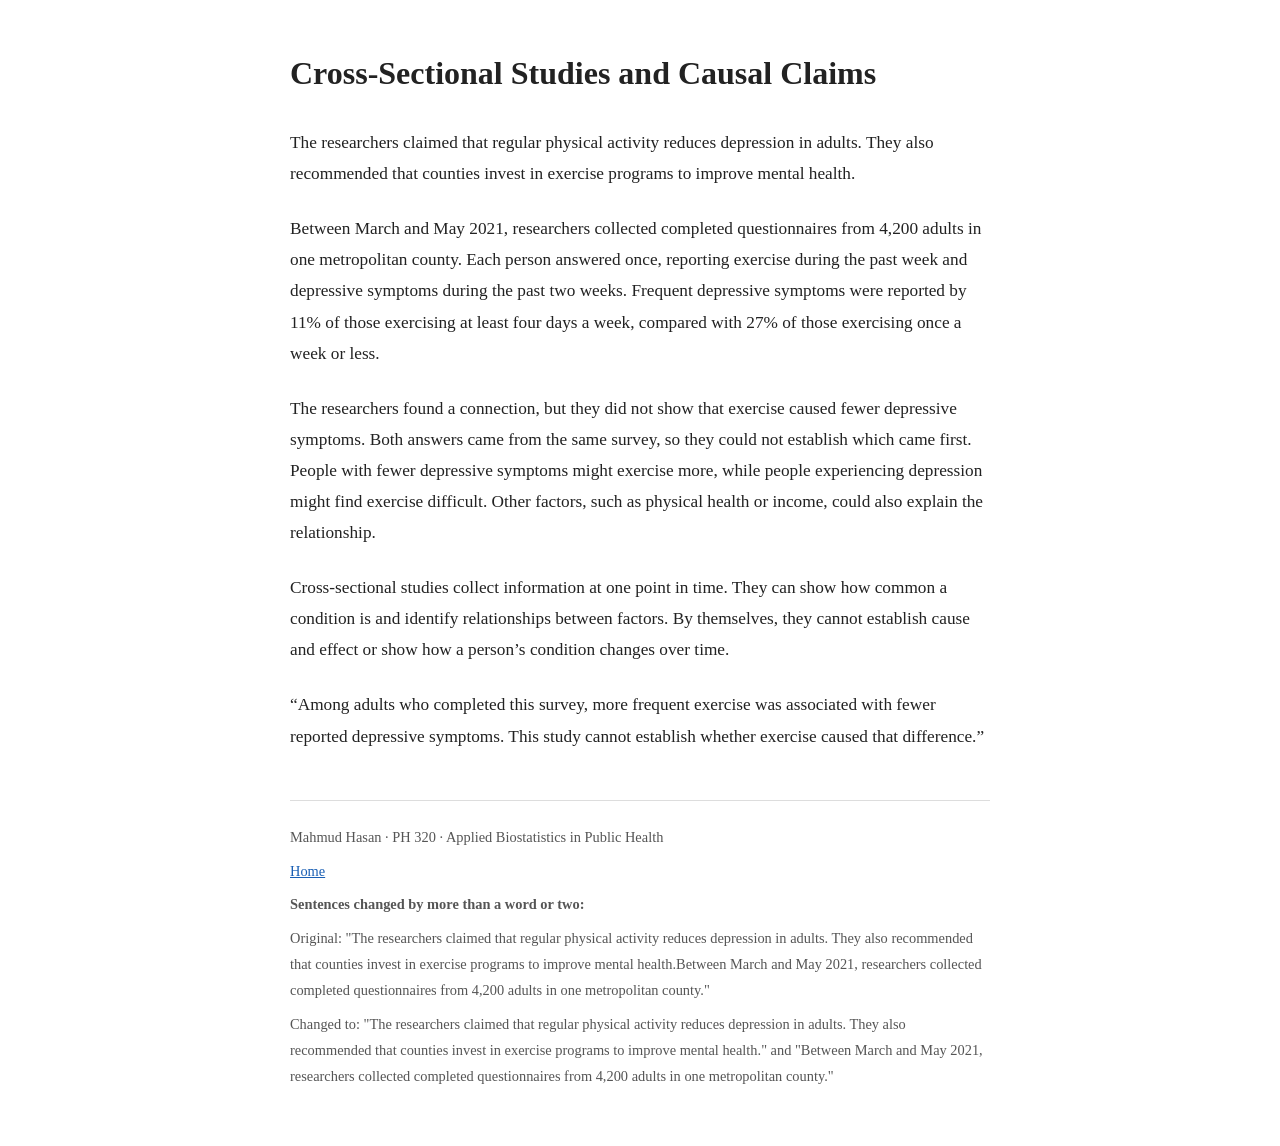
==== cross.sectional.html @ a92f8a49 "Add cross-sectional study HTML content This HTML file presents a study on cross-sectional studies an" ====
<!DOCTYPE html>
<html lang="en">
<head>
<meta charset="UTF-8">
<meta name="viewport" content="width=device-width, initial-scale=1.0">
<title>Cross-Sectional Studies and Causal Claims</title>
<style>
    body {
        margin: 0;
        padding: 0;
        background: #ffffff;
        color: #222222;
        font-family: Georgia, "Times New Roman", serif;
        line-height: 1.8;
    }

    .container {
        max-width: 700px;
        margin: 0 auto;
        padding: 2rem 1.25rem 3rem;
    }

    h1 {
        font-size: 2rem;
        line-height: 1.3;
        margin-bottom: 2rem;
        font-weight: 700;
    }

    p {
        margin: 0 0 1.5rem 0;
        font-size: 1.08rem;
    }

    footer {
        margin-top: 3rem;
        padding-top: 1rem;
        border-top: 1px solid #dddddd;
        font-size: 0.9rem;
        color: #555555;
    }

    footer p {
        margin: 0.5rem 0;
        font-size: 0.9rem;
    }

    a {
        color: #1a5fb4;
    }
</style>
</head>
<body>
    <div class="container">
        <h1>Cross-Sectional Studies and Causal Claims</h1>

        <p>The researchers claimed that regular physical activity reduces depression in adults. They also recommended that counties invest in exercise programs to improve mental health.</p>

        <p>Between March and May 2021, researchers collected completed questionnaires from 4,200 adults in one metropolitan county. Each person answered once, reporting exercise during the past week and depressive symptoms during the past two weeks. Frequent depressive symptoms were reported by 11% of those exercising at least four days a week, compared with 27% of those exercising once a week or less.</p>

        <p>The researchers found a connection, but they did not show that exercise caused fewer depressive symptoms. Both answers came from the same survey, so they could not establish which came first. People with fewer depressive symptoms might exercise more, while people experiencing depression might find exercise difficult. Other factors, such as physical health or income, could also explain the relationship.</p>

        <p>Cross-sectional studies collect information at one point in time. They can show how common a condition is and identify relationships between factors. By themselves, they cannot establish cause and effect or show how a person’s condition changes over time.</p>

        <p>“Among adults who completed this survey, more frequent exercise was associated with fewer reported depressive symptoms. This study cannot establish whether exercise caused that difference.”</p>

        <footer>
            <p>Mahmud Hasan · PH 320 · Applied Biostatistics in Public Health</p>
            <p><a href="index.html">Home</a></p>

            <p><strong>Sentences changed by more than a word or two:</strong></p>
            <p>Original: "The researchers claimed that regular physical activity reduces depression in adults. They also recommended that counties invest in exercise programs to improve mental health.Between March and May 2021, researchers collected completed questionnaires from 4,200 adults in one metropolitan county."</p>
            <p>Changed to: "The researchers claimed that regular physical activity reduces depression in adults. They also recommended that counties invest in exercise programs to improve mental health." and "Between March and May 2021, researchers collected completed questionnaires from 4,200 adults in one metropolitan county."</p>
        </footer>
    </div>
</body>
</html>
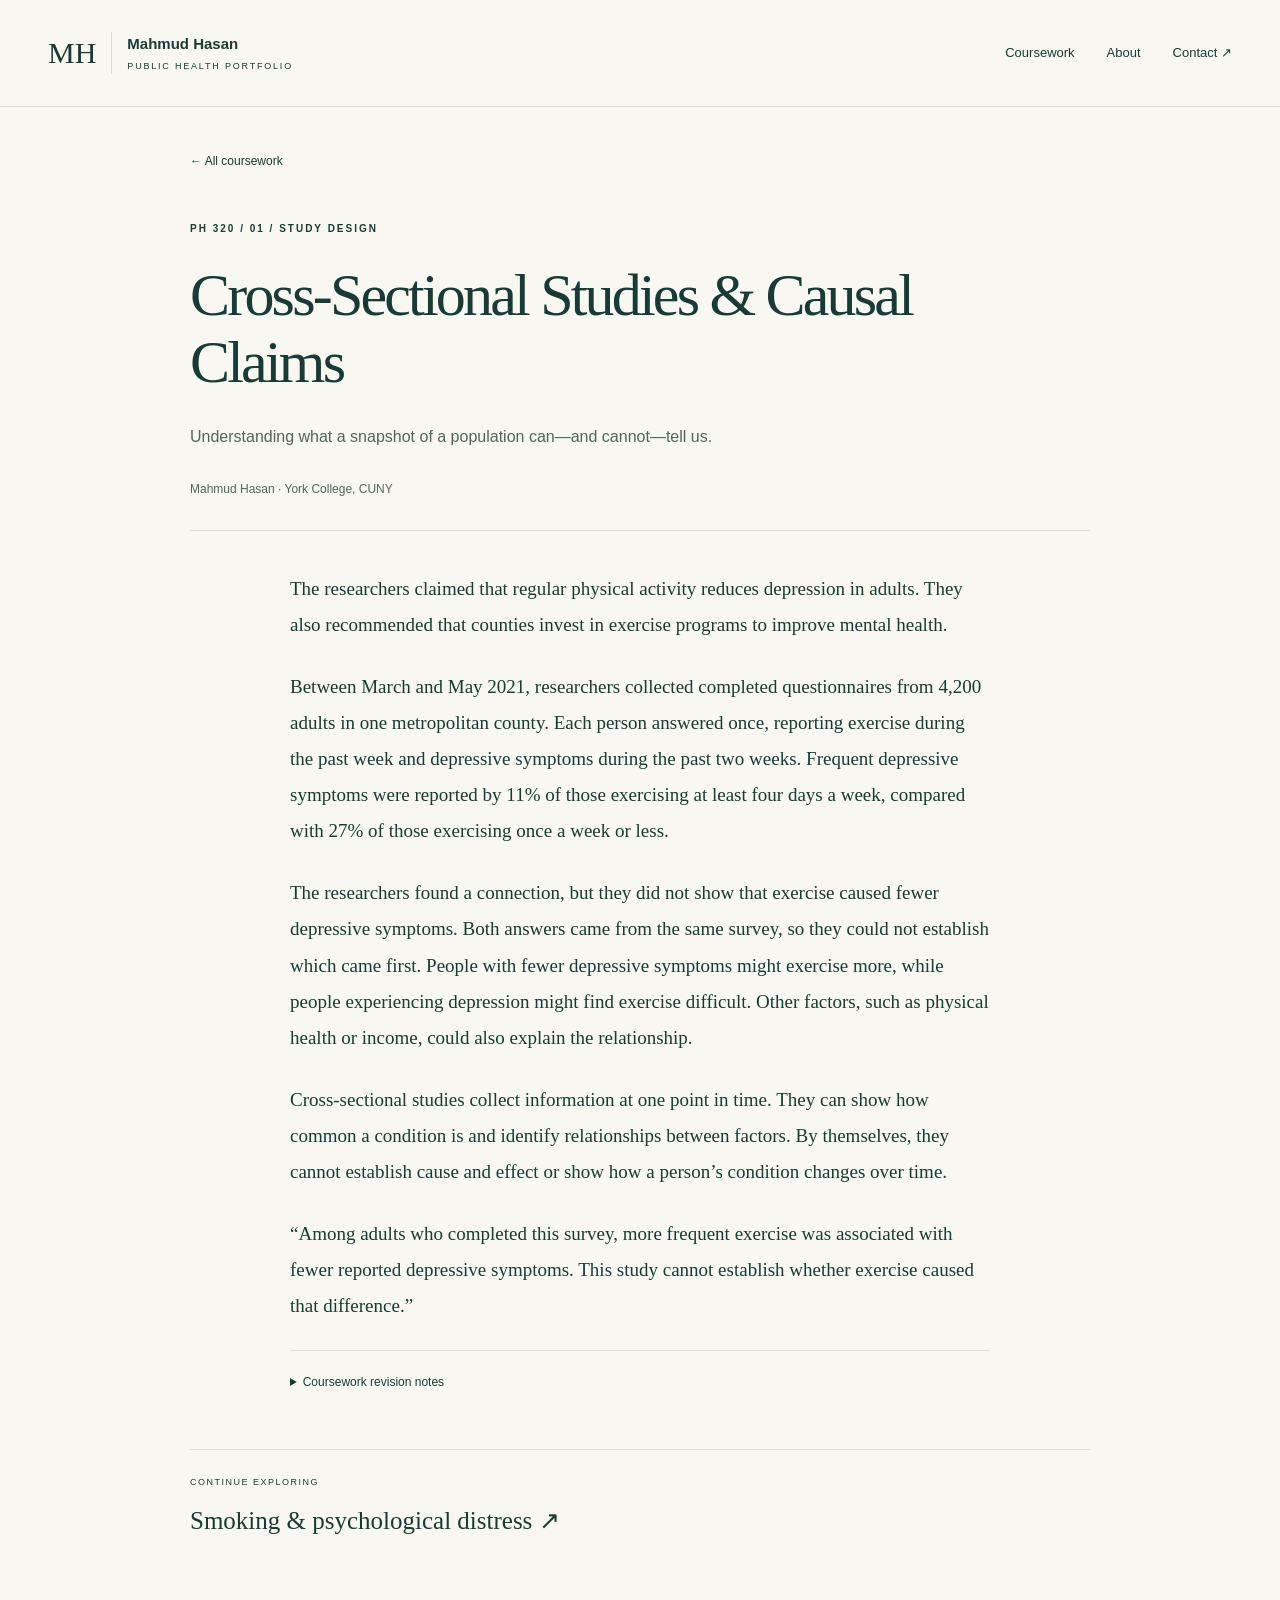
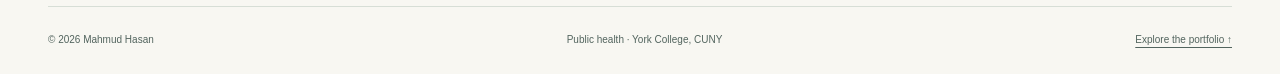
==== commit 40c12b77: "Redesign portfolio and restore missing coursework navigation" ====
--- a/cross.sectional.html
+++ b/cross.sectional.html
@@ -2,57 +2,34 @@
 <html lang="en">
 <head>
 <meta charset="UTF-8">
-<meta name="viewport" content="width=device-width, initial-scale=1.0">
-<title>Cross-Sectional Studies and Causal Claims</title>
-<style>
-    body {
-        margin: 0;
-        padding: 0;
-        background: #ffffff;
-        color: #222222;
-        font-family: Georgia, "Times New Roman", serif;
-        line-height: 1.8;
-    }
-
-    .container {
-        max-width: 700px;
-        margin: 0 auto;
-        padding: 2rem 1.25rem 3rem;
-    }
-
-    h1 {
-        font-size: 2rem;
-        line-height: 1.3;
-        margin-bottom: 2rem;
-        font-weight: 700;
-    }
-
-    p {
-        margin: 0 0 1.5rem 0;
-        font-size: 1.08rem;
-    }
-
-    footer {
-        margin-top: 3rem;
-        padding-top: 1rem;
-        border-top: 1px solid #dddddd;
-        font-size: 0.9rem;
-        color: #555555;
-    }
-
-    footer p {
-        margin: 0.5rem 0;
-        font-size: 0.9rem;
-    }
-
-    a {
-        color: #1a5fb4;
-    }
-</style>
+<meta name="viewport" content="width=device-width, initial-scale=1">
+<meta name="description" content="Mahmud Hasan’s public health portfolio: community wellness, applied biostatistics, and evidence-based thinking.">
+<title>Cross-Sectional Studies & Causal Claims | Mahmud Hasan</title>
+<link rel="stylesheet" href="styles.css">
 </head>
 <body>
-    <div class="container">
-        <h1>Cross-Sectional Studies and Causal Claims</h1>
+<a class="skip" href="#main">Skip to content</a>
+<header class="site-header">
+<div class="wrap nav">
+<a class="brand" href="index.html">MH<span>Mahmud Hasan<small>PUBLIC HEALTH PORTFOLIO</small>
+</span>
+</a>
+<nav aria-label="Main navigation">
+<a href="index.html#portfolio">Coursework</a>
+<a href="index.html#about">About</a>
+<a href="index.html#contact">Contact ↗</a>
+</nav>
+</div>
+</header>
+<main id="main" class="article wrap">
+<a class="back" href="index.html#portfolio">← All coursework</a>
+<div class="article-heading">
+<p class="eyebrow">PH 320 / 01 / STUDY DESIGN</p>
+<h1>Cross-Sectional Studies & Causal Claims</h1>
+<p class="intro">Understanding what a snapshot of a population can—and cannot—tell us.</p>
+<p class="byline">Mahmud Hasan · York College, CUNY</p>
+</div>
+<article class="prose">
 
         <p>The researchers claimed that regular physical activity reduces depression in adults. They also recommended that counties invest in exercise programs to improve mental health.</p>
 
@@ -64,14 +41,24 @@
 
         <p>“Among adults who completed this survey, more frequent exercise was associated with fewer reported depressive symptoms. This study cannot establish whether exercise caused that difference.”</p>
 
-        <footer>
-            <p>Mahmud Hasan · PH 320 · Applied Biostatistics in Public Health</p>
-            <p><a href="index.html">Home</a></p>
-
-            <p><strong>Sentences changed by more than a word or two:</strong></p>
+        <details>
+<summary>Coursework revision notes</summary>
+<p>
+<strong>Sentences changed by more than a word or two:</strong>
+</p>
             <p>Original: "The researchers claimed that regular physical activity reduces depression in adults. They also recommended that counties invest in exercise programs to improve mental health.Between March and May 2021, researchers collected completed questionnaires from 4,200 adults in one metropolitan county."</p>
             <p>Changed to: "The researchers claimed that regular physical activity reduces depression in adults. They also recommended that counties invest in exercise programs to improve mental health." and "Between March and May 2021, researchers collected completed questionnaires from 4,200 adults in one metropolitan county."</p>
-        </footer>
-    </div>
+        </details>
+</article>
+<a class="next-report" href="regression.html">
+<span>CONTINUE EXPLORING</span>
+<strong>Smoking & psychological distress ↗</strong>
+</a>
+</main>
+<footer class="site-footer wrap">
+<span>© 2026 Mahmud Hasan</span>
+<span>Public health · York College, CUNY</span>
+<a href="index.html#portfolio">Explore the portfolio ↑</a>
+</footer>
 </body>
 </html>
--- a/styles.css
+++ b/styles.css
@@ -0,0 +1,137 @@
+:root{--paper:#f8f7f2;--ink:#183b36;--muted:#52645e;--line:#d7ded6;--accent:#d9ef86;--serif:Georgia,'Times New Roman',serif}
+*{box-sizing:border-box}
+html{scroll-behavior:smooth;scroll-padding-top:30px}
+body{margin:0;background:var(--paper);color:var(--ink);font-family:Arial,Helvetica,sans-serif;line-height:1.65}
+a{color:inherit}
+a:focus-visible,summary:focus-visible{outline:3px solid #628a22;outline-offset:6px}
+a:hover{text-decoration-thickness:2px}
+.wrap{max-width:1200px;width:calc(100% - 96px);margin:auto}
+.site-header{border-bottom:1px solid var(--line)}
+.nav{min-height:106px;display:flex;align-items:center;justify-content:space-between;gap:25px}
+.brand{display:flex;align-items:center;gap:15px;font-family:var(--serif);font-size:30px;text-decoration:none}
+.brand>span{border-left:1px solid var(--line);padding-left:15px;font-family:Arial,sans-serif;font-size:15px;font-weight:600}
+.brand small{display:block;font-size:9px;letter-spacing:1.8px;font-weight:400;margin-top:2px}
+nav{display:flex;gap:32px;font-size:13px}
+nav a{text-decoration:none}
+.skip{position:absolute;left:15px;top:-100px;background:var(--ink);color:white;padding:12px;z-index:5}
+.skip:focus{top:10px}
+.hero{display:grid;grid-template-columns:1.2fr 1fr;gap:65px;align-items:center;padding-top:88px;padding-bottom:88px}
+.eyebrow{font-size:10px;letter-spacing:2px;font-weight:700;margin:0 0 24px}
+h1,h2,h3,p{margin-top:0}
+h1,h2,h3{font-family:var(--serif);font-weight:400;line-height:1.12}
+h1{font-size:clamp(44px,5.1vw,70px);letter-spacing:-2.8px;margin-bottom:26px}
+em{font-weight:400;color:#63816b}
+.intro{max-width:530px;color:var(--muted);font-size:16px;line-height:1.85}
+.button{display:inline-flex;align-items:center;gap:38px;background:var(--ink);color:white;padding:14px 23px;text-decoration:none;font-size:13px;margin-top:18px}
+.button:hover{background:#2e5548}
+.hero-art{position:relative;aspect-ratio:1;background:#e7ece2;overflow:hidden;border-radius:50% 50% 4px 4px}
+.orbit{position:absolute;width:74%;height:74%;border:1px solid #91a58b;border-radius:50%;left:13%;top:10%}
+.orbit-two{transform:rotate(55deg);width:50%;left:25%;height:90%;top:2%}
+.art-center{position:absolute;inset:35% 0 auto;text-align:center;font-family:var(--serif);font-size:38px;line-height:1.2;z-index:1}
+.art-center em{color:var(--ink)}
+.art-label{position:absolute;background:var(--accent);padding:6px 11px;font-size:9px;letter-spacing:1px;z-index:2}
+.label-one{top:17%;left:9%}
+.label-two{top:65%;right:6%}
+.label-three{bottom:18%;left:8%}
+.art-note{position:absolute;bottom:5%;width:100%;text-align:center;font-size:8px;letter-spacing:2px}
+.course-strip{background:var(--ink);color:#edf2e7}
+.course-strip .wrap{display:flex;justify-content:space-between;gap:20px;padding:21px 0;font-size:11px}
+.course-strip span:first-child{letter-spacing:1.4px;color:var(--accent)}
+.section{padding-top:85px;padding-bottom:85px}
+.section-heading{display:flex;justify-content:space-between;gap:70px;align-items:end;margin-bottom:36px}
+h2{font-size:42px;letter-spacing:-1.2px;margin-bottom:0}
+.section-heading>p{max-width:340px;font-size:13px;color:var(--muted);margin-bottom:3px}
+.projects{display:grid;grid-template-columns:1fr 1fr;gap:28px}
+.project{display:block;border:1px solid var(--line);text-decoration:none;background:#fffef9;transition:transform .2s}
+.project:hover{transform:translateY(-5px)}
+.project-art{height:250px;position:relative;overflow:hidden}
+.study-art{background:#e6ebdf}
+.regression-art{background:#e8e6dc}
+.art-caption{position:absolute;left:30px;bottom:26px;font-size:28px;line-height:1.1;font-family:var(--serif)}
+.chart-dot{position:absolute;width:20px;height:20px;border-radius:50%;background:#6c8772}
+.d1{top:25%;left:15%}
+.d2{top:17%;left:40%;width:32px;height:32px}
+.d3{top:35%;left:60%}
+.d4{top:20%;left:80%;width:38px;height:38px;background:#b8cc88}
+.d5{top:53%;left:78%;background:#a9b89b}
+.bars{display:flex;align-items:end;gap:12px;height:155px;position:absolute;right:30px;top:25px;transform:rotate(-10deg)}
+.bars i{display:block;width:18px;background:#7b8c6c;height:25%}
+.bars i:nth-child(2){height:38%}
+.bars i:nth-child(3){height:33%}
+.bars i:nth-child(4){height:60%}
+.bars i:nth-child(5){height:68%}
+.bars i:nth-child(6){height:82%}
+.bars i:nth-child(7){height:100%;background:#b6ce70}
+.project-content{padding:26px 30px 30px}
+.project-meta{display:flex;justify-content:space-between;gap:10px;font-size:8px;letter-spacing:1px;color:var(--muted);margin-bottom:20px}
+.project h3{font-size:32px;margin-bottom:18px}
+.project p{color:var(--muted);font-size:14px}
+.tag{display:inline-block;border:1px solid var(--line);border-radius:20px;padding:4px 12px;font-size:10px}
+.portfolio-note{font-size:12px;color:var(--muted);margin:22px 0 0}
+.about{background:#e9ede4;padding:75px 0}
+.about-grid{display:grid;grid-template-columns:1fr 1fr;gap:80px}
+.about-grid>div>p:not(.eyebrow):not(.education){font-size:15px;color:var(--muted)}
+.education{font-size:12px;margin-top:30px;color:var(--muted)}
+.skills-heading{font-family:Arial,sans-serif;font-size:11px;letter-spacing:1px;margin:30px 0 16px}
+.skills{display:flex;flex-wrap:wrap;list-style:none;gap:10px;padding:0;margin:0}
+.skills li{font-size:11px;border:1px solid #bac7b6;border-radius:20px;padding:6px 14px}
+.contact{display:flex;justify-content:space-between;align-items:center;gap:30px}
+.contact-link{font-size:14px;text-underline-offset:8px;overflow-wrap:anywhere}
+.contact-link span{margin-left:15px}
+.site-footer{display:flex;justify-content:space-between;gap:20px;border-top:1px solid var(--line);padding-top:25px;padding-bottom:25px;font-size:10px;color:var(--muted)}
+.site-footer a{text-underline-offset:4px}
+.article{max-width:900px;padding-top:40px;padding-bottom:65px}
+.back{font-size:12px;text-decoration:none}
+.article-heading{padding:48px 0 30px;border-bottom:1px solid var(--line)}
+.article-heading h1{font-size:clamp(38px,5vw,60px);max-width:780px}
+.byline{font-size:12px;color:var(--muted);margin:28px 0 0}
+.prose{max-width:700px;margin:40px auto;font-family:var(--serif);font-size:19px;line-height:1.9}
+.prose p{margin-bottom:26px}
+.prose img{width:100%;height:auto;border:1px solid var(--line);background:white}
+.prose li{margin-bottom:22px}
+.prose ol{padding-left:25px}
+.prose details{font-family:Arial,sans-serif;font-size:12px;border-top:1px solid var(--line);padding-top:20px;overflow-wrap:anywhere}
+.prose summary{cursor:pointer;margin-bottom:15px}
+.reading-note{background:#e9ede4;padding:25px;font-family:Arial,sans-serif;font-size:14px}
+.reading-note p{margin:10px 0 0}
+.next-report{display:block;border-top:1px solid var(--line);padding-top:25px;text-decoration:none}
+.next-report span{display:block;font-size:9px;letter-spacing:1.5px;margin-bottom:10px}
+.next-report strong{font-family:var(--serif);font-size:25px;font-weight:400}
+@media(max-width:800px){.wrap{width:calc(100% - 40px)}
+.hero{gap:30px;padding:50px 0}
+.hero-art{aspect-ratio: .9}
+.art-center{font-size:26px}
+h1{letter-spacing:-1.6px}
+.section-heading{gap:25px}
+h2{font-size:34px}
+.about-grid{gap:35px}
+.contact{align-items:start;flex-direction:column}
+.project-content{padding:22px}
+.project-meta{flex-direction:column}
+.course-strip span:last-child{display:none}
+}
+@media(max-width:560px){.nav{min-height:100px;flex-wrap:wrap;padding:18px 0;gap:15px}
+.brand{font-size:25px}
+nav{width:100%;gap:25px;font-size:12px}
+.hero{grid-template-columns:1fr}
+.hero-art{aspect-ratio:1.25;max-width:360px;width:100%;margin:auto}
+.art-center{font-size:34px}
+.course-strip .wrap{flex-direction:column;gap:5px}
+.section{padding-top:55px;padding-bottom:55px}
+.section-heading{display:block}
+.section-heading>p{margin-top:22px}
+.projects{grid-template-columns:1fr}
+.project-meta{flex-direction:row}
+.project-art{height:220px}
+.about-grid{grid-template-columns:1fr;gap:20px}
+.about{padding:50px 0}
+.site-footer{flex-wrap:wrap}
+.article-heading{padding-top:35px}
+.prose{font-size:17px}
+.article-heading h1{letter-spacing:-1.3px}
+.contact-link{font-size:13px}
+}
+@media(prefers-reduced-motion:reduce){html{scroll-behavior:auto}
+.project{transition:none}
+}
+
